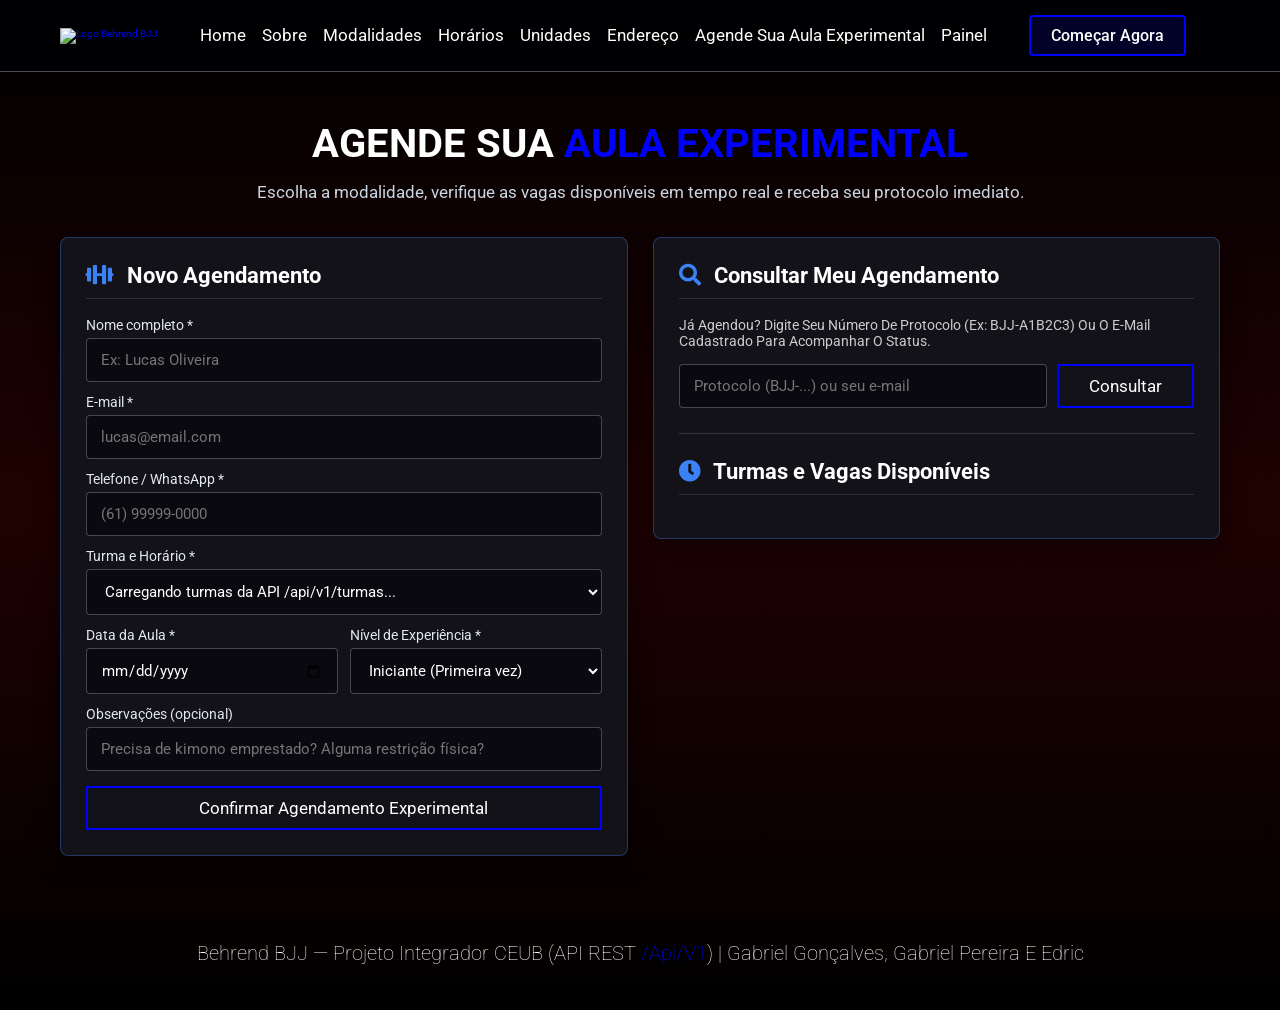
==== agendamento.html @ 21b1e175 "Add files via upload" ====
<!DOCTYPE html>
<html lang="pt-BR">
<head>
    <meta charset="UTF-8">
    <meta http-equiv="X-UA-Compatible" content="IE=edge">
    <meta name="viewport" content="width=device-width, initial-scale=1.0">
    <title>Agendar Aula Experimental — Behrend BJJ</title>
    <link rel="stylesheet" href="https://cdnjs.cloudflare.com/ajax/libs/font-awesome/5.15.4/css/all.min.css">
    <link rel="stylesheet" href="style.css">
</head>
<body>

<header class="header">
    <section class="flex">
        <a href="index.html" class="logo">
            <img src="./img/logoacademia1.png" alt="Logo Behrend BJJ">
        </a>

        <nav class="navbar">
            <a href="index.html">Home</a>
            <a href="sobre.html">Sobre</a>
            <li class="dropdown">
                <a href="index.html#menu">Modalidades</a>
                <div class="dropdown-menu">
                    <a href="jiujitsuadulto.html">Jiu Jitsu Adulto</a>
                    <a href="jiujitsuinfantil.html">Jiu Jitsu Infantil</a>
                    <a href="judoadulto.html">Judo Adulto</a>
                    <a href="judoinfantil.html">Judo Infantil</a>
                    <a href="muaythay.html">Muay Thay</a>
                </div>
            </li>
            <a href="horarios.html">Horários</a>
            <a href="index.html#review">Unidades</a>
            <a href="endereço.html">Endereço</a>
            <a href="agendamento.html">Agende sua aula experimental</a>
            <a href="painel.html">Painel</a>
        </nav>

        <div>
            <a href="#form-agendamento" class="btn1">Começar agora</a>
        </div>

        <div class="icons">
            <div class="fas fa-bars" id="menu-btn"></div>
        </div>
    </section>
</header>

<section class="app-section" style="padding-top: 12rem;">
    <h1 class="heading">Agende sua <span>Aula Experimental</span></h1>
    <p class="section-subtitle">
        Escolha a modalidade, verifique as vagas disponíveis em tempo real e receba seu protocolo imediato.
    </p>

    <div class="app-grid">
        <!-- Formulário de Agendamento -->
        <div class="app-card">
            <h3><i class="fas fa-dumbbell"></i> Novo Agendamento</h3>
            <form id="form-agendamento" class="app-form">
                <label for="ag-nome">Nome completo *</label>
                <input type="text" id="ag-nome" placeholder="Ex: Lucas Oliveira" required minlength="3">

                <label for="ag-email">E-mail *</label>
                <input type="email" id="ag-email" placeholder="lucas@email.com" required>

                <label for="ag-telefone">Telefone / WhatsApp *</label>
                <input type="tel" id="ag-telefone" placeholder="(61) 99999-0000" required>

                <label for="turma-select">Turma e Horário *</label>
                <select id="turma-select" required>
                    <option value="">Carregando turmas da API /api/v1/turmas...</option>
                </select>

                <div class="form-row-2">
                    <div>
                        <label for="ag-data">Data da Aula *</label>
                        <input type="date" id="ag-data" required>
                    </div>
                    <div>
                        <label for="ag-nivel">Nível de Experiência *</label>
                        <select id="ag-nivel" required>
                            <option value="Iniciante">Iniciante (Primeira vez)</option>
                            <option value="Intermediário">Intermediário</option>
                            <option value="Avançado">Avançado / Atleta</option>
                        </select>
                    </div>
                </div>

                <label for="ag-obs">Observações (opcional)</label>
                <input type="text" id="ag-obs" placeholder="Precisa de kimono emprestado? Alguma restrição física?">

                <button type="submit" class="btn-smais" style="width:100%;margin-top:1.5rem;">
                    Confirmar Agendamento Experimental
                </button>
            </form>

            <div id="agendamento-resultado" style="display:none;margin-top:2rem;"></div>
        </div>

        <!-- Consulta de Protocolo & Quadro de Vagas -->
        <div class="app-card">
            <h3><i class="fas fa-search"></i> Consultar Meu Agendamento</h3>
            <p style="font-size:1.4rem;color:#ccc;margin-bottom:1.5rem;">
                Já agendou? Digite seu número de protocolo (ex: <code>BJJ-A1B2C3</code>) ou o e-mail cadastrado para acompanhar o status.
            </p>
            <form id="form-consulta-protocolo" class="app-form" style="margin-bottom:2rem;">
                <div style="display:flex;gap:1rem;">
                    <input type="text" id="consulta-termo" placeholder="Protocolo (BJJ-...) ou seu e-mail" required style="flex:1;">
                    <button type="submit" class="btn-smais" style="margin-top:0;">Consultar</button>
                </div>
            </form>
            <div id="consulta-resultado"></div>

            <hr style="border-top:1px solid rgba(255,255,255,0.15);margin:2.5rem 0;">

            <h3><i class="fas fa-clock"></i> Turmas e Vagas Disponíveis</h3>
            <div id="turmas-cards-grid" class="turmas-grid"></div>
        </div>
    </div>
</section>

<section class="footer">
    <div class="credit">Behrend BJJ — Projeto Integrador CEUB (API REST <span>/api/v1</span>) | Gabriel Gonçalves, Gabriel Pereira e Edric</div>
</section>

<script src="./js/script.js"></script>
</body>
</html>
---- style.css ----
@import url('https://fonts.googleapis.com/css2?family=Roboto:wght@100;300;400;500;700&display=swap');

:root{
    --main-color:blue;
    --black:#13131a;
    --bg:#010103;
    --border:.1rem solid rgba(255,255,255,.3);
}

*{
    font-family: 'Roboto', sans-serif;
    margin:0; padding:0;
    box-sizing: border-box;
    outline: none; border:none;
    text-decoration: none;
    text-transform: capitalize;
    transition: .2s linear;
}

html{
    font-size: 62.5%;
    overflow-x: hidden;
    scroll-padding-top: 9rem;
    scroll-behavior: smooth;
}

html::-webkit-scrollbar{
    width: .8rem;
}

html::-webkit-scrollbar-track{
    background: transparent;
}

html::-webkit-scrollbar-thumb{
    background: #fff;
    border-radius: 5rem;
}

body{
    background:linear-gradient(black,rgb(32, 2, 2),black)
}

section{
    padding:3rem 2rem;
    margin: 0 auto;
    max-width: 1200px;
}

.heading{
    text-align: center;
    color:#fff;
    text-transform: uppercase;
    padding-bottom: 3.5rem;
    font-size: 4rem;
}

.heading span{
    color:var(--main-color);
    text-transform: uppercase;
}

.btn{
    margin-top: 1rem;
    display: inline-block;
    padding:.9rem 3rem;
    font-size: 1.7rem;
    color:#fff;
    background: var(--);
    cursor: pointer;
}

.btn:hover{
    letter-spacing: .2rem;
}
.btn1 {
    background:transparent;
    color:#fff;
    padding: 1rem 3rem;
    font-size: 1.7rem;
    cursor: pointer;
    margin-top: 1rem;
    display: inline-block;
    border: 3px solid var(--black);
    transition: all 0.2s ease-in-out;

}
.btn1:hover {
    letter-spacing: 0.2rem;
    box-shadow: 0 0 15px black, inset 0 0 15px black;
    text-shadow:0 0 15px black ;
}
.btn-smais {
    background:transparent;
    color:#fff;
    padding: 1rem 3rem;
    font-size: 1.7rem;
    cursor: pointer;
    margin-top: 1rem;
    display: inline-block;
    border: 2px solid blue;


}
.btn-00{ 
background:transparent;
    color:#fff;
    padding: 1rem 3rem;
    font-size: 1.7rem;
    cursor: pointer;
    margin-top: 1rem;
    display: inline-block;
    border: 2px solid var(blue);
    transition: all 0.2s ease-in-out;

}
.btn-smais:hover{
    letter-spacing: 0.2rem;
    box-shadow: 0 0 15px black, inset 0 0 15px black;
    text-shadow:0 0 15px black ;

}
.btn-00:hover {
    letter-spacing: 0.2rem;
    box-shadow: 0 0 15px blue, inset 0 0 15px blue;
    text-shadow:0 0 15px black ;
}

.header{
    position: fixed;
    top:0; left: 0; right: 0;
    z-index: 1000;
    border-bottom: var(--border);
    background:transparent;
}

.header .flex{
    display: flex;
    align-items: center;
    justify-content: space-between;
    position: relative;
    padding-top: 1.5rem;
    padding-bottom: 1.5rem;
}

.header .logo img{
    height: 6rem;
}

.header .navbar a{
    margin:0 1rem;
    font-size: 1.8rem;
    color:#fff;
}

.header .navbar a:hover{
    color:var(--main-color);
    border-bottom: .1rem solid var(--main-color);
    padding-bottom: .5rem;
}

.header .icons div{
    color:#fff;
    cursor: pointer;
    font-size: 2.5rem;
    margin-left: 2rem;
}

.header .icons div:hover{
    color:var(--main-color);
}

#menu-btn{
    display: none;
}

.header .search-form{
    position: absolute;
    top:115%; right: 2rem;
    background: #fff;
    width: 50rem;
    height: 5rem;
    display: flex;
    align-items: center;
    transform: scaleY(0);
    transform-origin: top;
}

.header .search-form.active{
    transform: scaleY(1);
}

.header .search-form input{
    height: 100%;
    width: 100%;
    font-size: 1.6rem;
    color:var(--black);
    padding:1rem;
    text-transform: none;
}

.header .search-form label{
    cursor: pointer;
    font-size: 2.2rem;
    margin-right: 1.5rem;
    color:var(--black);
}

.header .search-form label:hover{
    color:var(--main-color);
}

.header .cart-items-container{
    position: absolute;
    top:115%; right: -100%;
    width: 35rem;
    background: #fff;
    padding:1.5rem;
}

.header .cart-items-container.active{
    right: 0;
}

.header .cart-items-container .cart-item{
    position: relative;
    display: flex;
    align-items: center;
    gap:1.5rem;
    margin-bottom: 2rem;
}

.header .cart-items-container .cart-item .fa-times{
    position: absolute;
    top:1rem; right: 1rem;
    font-size: 2rem;
    cursor: pointer;
    color: var(--black);
}

.header .cart-items-container .cart-item .fa-times:hover{
    color:var(--main-color);
}

.header .cart-items-container .cart-item img{
    height: 7rem;
}

.header .cart-items-container .cart-item .content h3{
    font-size: 2rem;
    color:var(--black);
    padding-bottom: .5rem;
}

.header .cart-items-container .cart-item .content .price{
    font-size: 1.5rem;
    color:var(--main-color);
}

.header .cart-items-container .btn{
    width: 100%;
    text-align: center;
}

.home-container{
    background:url(./img/home1.jpg) no-repeat;
    background-size: cover;
    background-position: center;
}

.home{
    min-height: 100vh;
    display: flex;
    align-items: center;
}

.home .content{
    max-width: 60rem;
}

.home .content h3{
    font-size: 6rem;
    text-transform: uppercase;
    color:#fff;
    margin-top:90%

    
}
.home .content span{
    font-size: 10rem;
    color:var(--black)
}
.home .content h1{
    font-size: 6rem;
    text-transform: uppercase;
    color:#fff;

    
}

.home .content p{
    font-size: 2rem;
    font-weight: lighter;
    line-height: 1.8;
    padding:1rem 0;
    color:#eee;
}
.homejiinf-container{
    background:url(./img/jiuinfantil1.jpg) no-repeat;
    background-size: cover;
    background-position: center;
}

.homejiinf{
    min-height: 100vh;
    display: flex;
    align-items: center;
    width: 50vh;
}

.homejiinf .content{
    max-width: 60rem;
}

.homejiinf .content h3{
    font-size: 6rem;
    text-transform: uppercase;
    color:#fff;
    

    
}
.homejiinf .content h1{
    font-size: 8rem;
    text-transform: uppercase;
    color:#fff;
    margin-top: -60%;


    
}

.homejiinf .content p{
    font-size: 2rem;
    font-weight: lighter;
    line-height: 1.8;
    padding:1rem 0;
    color:#eee;
}
.homejiad-container{
    background:url(./img/jiuadjpeg.jpeg) no-repeat;
    background-size: cover;
    background-position: center;
}

.homejiad{
    min-height: 100vh;
    display: flex;
    align-items: center;
    width: 50vh;
}

.homejiad .content{
    max-width: 60rem;
}

.homejiad .content h3{
    font-size: 6rem;
    text-transform: uppercase;
    color:#fff;

    
}
.homejiad .content h1{
    font-size: 8rem;
    text-transform: uppercase;
    color:#fff;
    margin-top: -50%;

    
}

.homejiad .content p{
    font-size: 2rem;
    font-weight: lighter;
    line-height: 1.8;
    padding:1rem 0;
    color:#eee;
}
.homethai-container{
    background:url(./img/thay0.jpg) no-repeat;
    background-size: cover;
    background-position: center;
}

.homethai{
    min-height: 100vh;
    display: flex;
    align-items: center;
    width: 0vh;
    
}

.homethai .content{
    max-width: 60rem;
}

.homethai .content h3{
    font-size: 6rem;
    text-transform: uppercase;
    color:#fff;
    

    
}
.homethai .content h1{
    font-size: 8rem;
    text-transform: uppercase;
    color:#fff;
    margin-top: -120%;
    margin-left: -65%;


    
}

.homethai .content p{
    font-size: 2rem;
    font-weight: lighter;
    line-height: 1.8;
    padding:1rem 0;
    color:#eee;
}
.homenogi-container{
    background:url(./img/nogi3.jpg) no-repeat;
    background-size: cover;
    background-position: center;
}

.homenogi{
    min-height: 100vh;
    display: flex;
    align-items: center;
    margin-left: 35%;
}

.homenogi .content{
    max-width: 60rem;
}

.homenogi .content h3{
    font-size: 6rem;
    text-transform: uppercase;
    color:#fff;

    
}
.homenogi .content h1{
    font-size: 6rem;
    text-transform: uppercase;
    color:#fff;
    margin-top: -170%;

    
}

.homenogi .content p{
    font-size: 2rem;
    font-weight: lighter;
    line-height: 1.8;
    padding:1rem 0;
    color:#eee;
}
.homejuad-container{
    background:url(./img/judoadulto1.jpeg) no-repeat;
    background-size: cover;
    background-position: center;
}

.homejuad{
    min-height: 100vh;
    display: flex;
    align-items: center;
    margin-left: 11.5%;
}

.homejuad .content{
    max-width: 60rem;
}

.homejuad .content h3{
    font-size: 6rem;
 text-transform: uppercase;
    color:#fff;

    
}
.homejuad .content h1{
    font-size: 8rem;
    text-transform: uppercase;
    color:#fff;
    margin-top: -50%;
    margin-left: 40%;

    
}

.homejuad .content p{
    font-size: 2rem;
    font-weight: lighter;
    line-height: 1.8;
    padding:1rem 0;
    color:#eee;
}
.homesobre-container{
    background:url(./img/equipe.jpg) no-repeat;
    background-size: cover;
    background-position: center;
}
.homesobre{
    min-height: 100vh;
    display: flex;
    align-items: center;
    width: 50vh;
}

.homesobre.content{
    max-width: 60rem;
}

.homesobre .content h3{
    font-size: 8rem;
    text-transform: uppercase;
    color:#fff;

    
}
.homesobre .content h1{
    font-size: 6rem;
    text-transform: uppercase;
    color:#fff;
    margin-top: -70%;
    margin-left: 40%;

    
}

.homesobre.content p{
    font-size: 2rem;
    font-weight: lighter;
    line-height: 1.8;
    padding:1rem 0;
    color:#eee;
}
.homejuinf-container{
    background:url(./img/judoinfantil.jpeg) no-repeat;
    background-size: cover;
    background-position: center;
}

.homejuinf{
    min-height: 100vh;
    display: flex;
    align-items: center;
    width: 50vh;
}

.homejuinf.content{
    max-width: 60rem;
}

.homejuinf .content h3{
    font-size: 6rem;
    text-transform: uppercase;
    color:#fff;

    
}
.homejuinf .content h1{
    font-size: 8rem;
    text-transform: uppercase;
    color:#fff;
    margin-top: -70%;
    margin-left: %;

    
}

.homejuinf.content p{
    font-size: 2rem;
    font-weight: lighter;
    line-height: 1.8;
    padding:1rem 0;
    color:#eee;
}
.about2 .row2{
    display: flex;
    align-items: center;
    background:transparent;
    flex-wrap: wrap;
    gap: 1.5rem;
}
.about2 .row2 .image{
    flex:1 1 45rem;
    
}

.about2 .row2 .image img{
    width: 100%;
}
.about2 .row2 .video{
    flex:1 1 45rem;
    
}

.about2 .row2 .image video{
    width: 100%;
    margin-right: 00%;
}
.about .row .content{
    flex:1 1 45rem;
    padding:2rem;
}

.about .row .content h3{
    font-size: 3rem;
    color:#fff;
}

.about .row .content p{
    font-size: 1.6rem;
    color:#ccc;
    padding:1rem 0;
    line-height: 1.8;
}


.about1 .row1{
    display: flex;
    align-items: center;
    background:transparent;
    flex-wrap: wrap;
    gap: 1.5rem;
}
.about1 .row1 .image{
    flex:1 1 45rem;
}

.about1 .row1 .image img{
    width: 100%;
}
.about1 .row1 .content{
    flex:1 1 45rem;
    padding:2rem;
}

.about1 .row1 .content h3{
    font-size: 3rem;
    color:#fff;
}

.about1 .row1 .content p{
    font-size: 1.6rem;
    color:#ccc;
    padding:1rem 0;
    line-height: 1.8;
}
.about .row{
    display: flex;
    align-items: center;
    background:var(--black);
    flex-wrap: wrap;
    gap: 1.5rem;
}
.about .row .image{
    flex:1 1 45rem;
}

.about .row .image img{
    width: 100%;
}
.about .row .content{
    flex:1 1 45rem;
    padding:2rem;
}

.about .row .content h3{
    font-size: 3rem;
    color:#fff;
}

.about .row .content p{
    font-size: 1.6rem;
    color:#ccc;
    padding:1rem 0;
    line-height: 1.8;
}

.menu .box-container{
    display: grid;
    grid-template-columns: repeat(auto-fit, minmax(30rem, 1fr));
    gap:1.5rem;
}

.menu .box-container .box{
    padding:5rem;
    text-align: center;
    border:var(--border); 
    
}

.menu .box-container .box img{
    height: 10rem;
}

.menu .box-container .box h3{
    color:blue;
    font-size: 2rem;
    padding:1rem 0;
}

nav li{
    display: inline-block;
}
nav li a:hover{

    color:gray;
    border-bottom: 0.1rem solid gray;
    padding-bottom: 0.5rem;
    font-style: 2rem;

}
.dropdown-menu{
    position:absolute;
    display: none;
     background-color: #252525;


}

.dropdown-menu a{
    display: block;
    color: #fff;
    
}
.dropdown:hover .dropdown-menu{
    display: block;
    margin-top: 0.5%;


}
.menu .box-container .box{

}
.menu .box-container .box .price{
    color:blue;
    font-size: 2.5rem;
    padding:.5rem 0;
    ;
}

.menu .box-container .box .price span{
    font-size: 1.5rem;
    text-decoration: line-through;
    font-weight: lighter;
    

}

.menu .box-container .box:hover{
    background:url("./img/logoacademia1.png");

  background-size: contain;
    background-position: center;
    background-repeat: no-repeat;

    
    
}

.menu .box-container .box:hover > *{
    color:var (--black)
}

.products .box-container{
    display: grid;
    grid-template-columns: repeat(auto-fit, minmax(30rem, 1fr));
    gap:1.5rem;
}

.products .box-container .box{
    text-align: center;
    border:var(--black);
    padding: 2rem;

}

.products .box-container .box .icons a{
    height: 5rem;
    width: 5rem;
    line-height: 5rem;
    font-size: 2rem;
    border:var(--border);
    color:#fff;
    margin:.3rem;
}

.products .box-container .box .icons a:hover{
    background:var(--main-color);
}

.products .box-container .box .image{
    padding: 2.5rem 0;
    

}
.products .box-container .box .image2{
    padding: 2.5rem 0;
    margin-left:-13%;

    

}

.products .box-container .box .image img{
    height: 45rem;
}

.products .box-container .box .image2 img{
    height:45rem;                                                                                                                                                                                                                                                                                                                                                                                                                                                                                                                                                                                                                                                                                                                                                                                                                                                                                                                                                                                                                                                                                                                                                                                                                                                                                 ;
}
.products .box-container .box .content h3{
    color:blue;
    font-size: 2.5rem;
    margin-left: ;
}

.products .box-container .box .content .stars{
    padding: 1.5rem;
}

.products .box-container .box .content .stars i{
    font-size: 1.7rem;
    color: var(--main-color);
}

.products .box-container .box .content .price{
    color:#fff;
    font-size: 2.5rem;
}

.products .box-container .box .content .price span{
    text-decoration: line-through;
    font-weight: lighter;
    font-size: 1.5rem;
}

.review .box-container{
    display: grid;
    grid-template-columns: repeat(auto-fit, minmax(30rem, 1fr));
    gap:1.5rem;
}

.review .box-container .box{
    border:var(--border);
    text-align: center;
    padding:3rem 2rem;
}

.review .box-container .box p{
    font-size: 1.5rem;
    line-height: 1.8;
    color:#ccc;
    padding:2rem 0;
}

.review .box-container .box .user{
    height: 7rem;
    width: 7rem;
    border-radius: 50%;
    object-fit: cover;
}

.review .box-container .box h3{
    padding:1rem 0;
    font-size: 2rem;
    color:#fff;
}

.review .box-container .box .stars i{
    font-size: 1.5rem;
    color:var(--main-color);
}

.contact .row{
    display: flex;
    background:var(--black);
    flex-wrap: wrap;
    gap:1rem;
}

.contact .row .map{
    flex:1 1 45rem;
    width: 100%;
    object-fit: cover;
}

.contact .row form{
    flex:1 1 45rem;
    padding:5rem 2rem;
    text-align: center;
}

.contact .row form h3{
    text-transform: uppercase;
    font-size: 3.5rem;
    color:#fff;
}

.contact .row form .inputBox{
    display: flex;
    align-items: center;
    margin-top: 2rem;
    margin-bottom: 2rem;
    background:var(--bg);
    border:var(--border);
}

.contact .row form .inputBox span{
    color:#fff;
    font-size: 2rem;
    padding-left: 2rem;
}

.contact .row form .inputBox input{
    width: 100%;
    padding:2rem;
    font-size: 1.7rem;
    color:#fff;
    text-transform: none;
    background:none;
}

.blogs .box-container{
    display: grid;
    grid-template-columns: repeat(auto-fit, minmax(30rem, 1fr));
    gap:1.5rem;
}

.blogs .box-container .box{
    border:var(--border);    
}

.blogs .box-container .box .image{
    height: 25rem;
    overflow:hidden;
    width: 100%;
}

.blogs .box-container .box .image img{
    height: 100%;
    object-fit: cover;
    width: 100%;
}

.blogs .box-container .box:hover .image img{
    transform: scale(1.2);
}

.blogs .box-container .box .content{
    padding:2rem;
}

.blogs .box-container .box .content .title{
    font-size: 2.5rem;
    line-height: 1.5;
    color:#fff;
}

.blogs .box-container .box .content .title:hover{
    color:var(--main-color);
}

.blogs .box-container .box .content span{
    color:var(--main-color);
    display: block;
    padding-top: 1rem;
    font-size: 2rem;
}

.blogs .box-container .box .content p{
    font-size: 1.6rem;
    line-height: 1.8;
    color:#ccc;
    padding:1rem 0;
}

.footer{
    /* background:var(--black); */
    text-align: center;
}

.footer .share{
    padding:1rem 0;
}

.footer .share a{
    height: 5rem;
    width: 5rem;
    line-height: 5rem;
    font-size: 2rem;
    color:#fff;
    border:var(--border);
    margin:.3rem;
    border-radius: 50%;
}

.footer .share a:hover{
    background-color: var(--main-color);
}

.footer .links{
    display: flex;
    justify-content: center;
    flex-wrap: wrap;
    padding:2rem 0;
    gap:1rem;
}

.footer .links a{
    padding:.7rem 2rem;
    color:#fff;
    border:var(--border);
    font-size: 2rem;
}

.footer .links a:hover{
    background:var(--main-color);
}

.footer .credit{
    font-size: 2rem;
    color:#fff;
    font-weight: lighter;
    padding:1.5rem;
}

.footer .credit span{
    color:var(--main-color);
}
.detalhes{
    background: url("./img/behrend01.png");
     height: 50vh;
     width:50vh ;
    background-position: center;
    background-size:cover ;
    margin-left: 0%;

}
.detalhes section{
    display:flex;
    align-items: center;
    min-height: 100vh;
}
.detalhe{
    max-width: 60rem;
}
    

.container-c{
    background: url(./img/logoberhend03.jpeg);
    

}
.container-d{
    background: url(./img/judologo01.png);

 }













/* media queries  */
@media (max-width:991px){

    html{
        font-size: 55%;
    }

    .header{
        padding:1.5rem 2rem;
    }
    .header .navbar a{
        margin:0 1rem;
        font-size: 1.8rem;
        color:#fff;
    
    }

    section{
        padding:2rem;
    }
    .dropdown-menu{
        display: none;
        margin-left: 37%;
        box-shadow: 0 0 2px #13131a;

    }
    .dropdown-menu a{
        display: block;
        color: #13131a;
    }
    .dropdown:hover .dropdown-menu{
        display: block;
    }
    nav li{
        background-color: ;
    }
    .header .navbar a:hover{
        color:var(--main-color);
        border-bottom: .1rem solid var(--main-color);
        padding-bottom: .5rem;
    }



nav li a:hover{
    background-color:;
}
nav li a{
    background-color: ;
}
}

@media (max-width:768px){

    #menu-btn{
        display: block;
        color: rgb(3, 3, 113);
    }

    .btn1{
        display: none;
    }

    
    .header .navbar{
        position: absolute;
        top:100%; right: -100%;
        background: grey;
        width: 30rem;
        height: calc(60vh - 9.5rem);
    }

    .header .navbar.active{
        right:0;
    }

    .header .navbar a{
        color:black;
        display: block;
        margin:0.5rem;
        padding:0.5rem;
        font-size: 2rem;
    }

    .header .search-form{
        width: 90%;
        right: 2rem;
    }

    .home{
        background-position: left;
        justify-content: center;
        text-align: center;
    }

    .home .content h3{
        font-size: 4.5rem;
    }

    .home .content p{
        font-size: 1.5rem;
    }

}

@media (max-width:450px){

    html{
        font-size: 50%;
    }

}


/* ==========================================================================
   ESTILOS DO MVP FULL STACK (AGENDAMENTO EXPERIMENTAL & PAINEL RBAC)
   ========================================================================== */
.app-section {
    max-width: 1200px;
    margin: 0 auto;
    padding: 4rem 2rem;
    color: #fff;
}

.section-subtitle {
    text-align: center;
    font-size: 1.7rem;
    color: #cbd5e1;
    margin-top: -2rem;
    margin-bottom: 3.5rem;
    text-transform: none;
}

.app-grid {
    display: grid;
    grid-template-columns: repeat(auto-fit, minmax(38rem, 1fr));
    gap: 2.5rem;
    align-items: start;
}

.app-card {
    background: rgba(19, 19, 26, 0.95);
    border: 1px solid rgba(59, 130, 246, 0.35);
    border-radius: 0.8rem;
    padding: 2.5rem;
    box-shadow: 0 8px 24px rgba(0, 0, 0, 0.5);
}

.app-card h3 {
    font-size: 2.2rem;
    color: #fff;
    margin-bottom: 1.8rem;
    border-bottom: 1px solid rgba(255, 255, 255, 0.12);
    padding-bottom: 1rem;
    text-transform: none;
}

.app-card h3 i {
    color: #3b82f6;
    margin-right: 0.8rem;
}

.app-form label {
    display: block;
    font-size: 1.4rem;
    color: #e2e8f0;
    margin-top: 1.2rem;
    margin-bottom: 0.5rem;
    text-transform: none;
}

.app-form input,
.app-form select,
.app-form textarea {
    width: 100%;
    padding: 1.2rem 1.4rem;
    font-size: 1.5rem;
    color: #fff;
    background: #09090f;
    border: 1px solid rgba(255, 255, 255, 0.25);
    border-radius: 0.4rem;
    text-transform: none;
}

.app-form input:focus,
.app-form select:focus {
    border-color: #3b82f6;
}

.form-row-2 {
    display: grid;
    grid-template-columns: 1fr 1fr;
    gap: 1.2rem;
}

.turmas-grid {
    display: grid;
    grid-template-columns: repeat(auto-fit, minmax(22rem, 1fr));
    gap: 1.2rem;
}

.turma-card {
    background: #0b0b12;
    border: 1px solid rgba(255, 255, 255, 0.15);
    border-radius: 0.6rem;
    padding: 1.4rem;
}

.turma-card h4 {
    font-size: 1.7rem;
    color: #60a5fa;
    margin-bottom: 0.6rem;
}

.turma-card p {
    font-size: 1.35rem;
    color: #cbd5e1;
    margin: 0.3rem 0;
    text-transform: none;
}

.vaga-badge {
    display: inline-block;
    margin-top: 0.8rem;
    padding: 0.4rem 0.9rem;
    font-size: 1.25rem;
    background: rgba(34, 197, 94, 0.18);
    color: #4ade80;
    border: 1px solid rgba(34, 197, 94, 0.4);
    border-radius: 2rem;
    text-transform: none;
}

.alert-box {
    padding: 1.6rem;
    border-radius: 0.6rem;
    font-size: 1.5rem;
    line-height: 1.6;
    text-transform: none;
}

.alert-box * {
    text-transform: none;
}

.alert-box.success {
    background: rgba(22, 101, 52, 0.25);
    border: 1px solid #22c55e;
    color: #dcfce7;
}

.alert-box.error {
    background: rgba(153, 27, 27, 0.3);
    border: 1px solid #ef4444;
    color: #fee2e2;
}

.alert-box.info {
    background: rgba(30, 58, 138, 0.3);
    border: 1px solid #3b82f6;
    color: #dbeafe;
}

.consulta-card {
    display: flex;
    justify-content: space-between;
    align-items: center;
    background: #0b0b12;
    border: 1px solid rgba(255, 255, 255, 0.18);
    padding: 1.2rem 1.5rem;
    border-radius: 0.5rem;
    margin-bottom: 1rem;
    font-size: 1.45rem;
    text-transform: none;
}

.status-pill {
    display: inline-block;
    padding: 0.4rem 1rem;
    border-radius: 2rem;
    font-size: 1.2rem;
    font-weight: 700;
}

.status-pendente {
    background: rgba(234, 179, 8, 0.2);
    color: #facc15;
    border: 1px solid #eab308;
}

.status-confirmado {
    background: rgba(59, 130, 246, 0.25);
    color: #93c5fd;
    border: 1px solid #3b82f6;
}

.status-realizado {
    background: rgba(34, 197, 94, 0.25);
    color: #4ade80;
    border: 1px solid #22c55e;
}

.status-cancelado {
    background: rgba(239, 68, 68, 0.25);
    color: #fca5a5;
    border: 1px solid #ef4444;
}

.demo-roles-bar {
    display: flex;
    flex-wrap: wrap;
    gap: 1rem;
    margin-bottom: 1.5rem;
}

.btn-role {
    flex: 1 1 20rem;
    padding: 1rem 1.2rem;
    font-size: 1.35rem;
    color: #fff;
    border-radius: 0.5rem;
    cursor: pointer;
    text-transform: none;
    font-weight: 500;
}

.role-admin {
    background: #1d4ed8;
    border: 1px solid #60a5fa;
}

.role-instrutor {
    background: #0f766e;
    border: 1px solid #2dd4bf;
}

.role-aluno {
    background: #4b5563;
    border: 1px solid #9ca3af;
}

.user-banner {
    margin-top: 2rem;
    padding: 1.2rem 1.6rem;
    background: #09090f;
    border: 1px solid #3b82f6;
    border-radius: 0.5rem;
    display: flex;
    justify-content: space-between;
    align-items: center;
    font-size: 1.5rem;
    text-transform: none;
}

.role-badge {
    margin-left: 0.8rem;
    padding: 0.3rem 0.9rem;
    background: #2563eb;
    color: #fff;
    border-radius: 0.4rem;
    font-size: 1.25rem;
}

.kpi-grid {
    display: grid;
    grid-template-columns: repeat(auto-fit, minmax(22rem, 1fr));
    gap: 2rem;
    margin-bottom: 3rem;
}

.kpi-card {
    background: rgba(19, 19, 26, 0.95);
    border: 1px solid rgba(59, 130, 246, 0.35);
    border-radius: 0.8rem;
    padding: 2rem;
    text-align: center;
}

.kpi-number {
    display: block;
    font-size: 4rem;
    font-weight: 700;
    color: #60a5fa;
}

.kpi-label {
    font-size: 1.5rem;
    color: #cbd5e1;
    text-transform: none;
}

.table-responsive {
    overflow-x: auto;
}

.app-table {
    width: 100%;
    border-collapse: collapse;
    font-size: 1.45rem;
}

.app-table th,
.app-table td {
    padding: 1.2rem 1rem;
    text-align: left;
    border-bottom: 1px solid rgba(255, 255, 255, 0.12);
    text-transform: none;
}

.app-table th {
    color: #93c5fd;
    font-weight: 600;
    background: rgba(255, 255, 255, 0.04);
}

.btn-mini {
    padding: 0.5rem 0.9rem;
    font-size: 1.25rem;
    border-radius: 0.4rem;
    cursor: pointer;
    color: #fff;
    margin-right: 0.4rem;
    margin-bottom: 0.4rem;
    text-transform: none;
}

.btn-confirm { background: #2563eb; }
.btn-done { background: #16a34a; }
.btn-cancel { background: #ca8a04; }
.btn-delete { background: #dc2626; }


/* Alinhamento uniforme da barra de navegação e botão Começar agora */
.header {
    background: rgba(1, 1, 3, 0.85);
    backdrop-filter: blur(6px);
}

.header .navbar {
    display: flex;
    align-items: center;
    flex-wrap: wrap;
}

.header .navbar a {
    margin: 0 0.8rem;
    font-size: 1.65rem;
    color: #fff;
    white-space: nowrap;
}

.header .btn1 {
    background: rgb(2, 2, 41);
    color: #fff;
    padding: 0.9rem 2rem;
    font-size: 1.6rem;
    font-weight: 500;
    margin-top: 0;
    border: 2px solid blue;
    border-radius: 0.4rem;
    white-space: nowrap;
}

.header .btn1:hover {
    background: transparent;
    letter-spacing: 0.1rem;
    box-shadow: 0 0 15px rgba(0, 0, 255, 0.6);
}



@media (max-width: 1024px) {
  header {
    position: relative;
  }

  .header .navbar {
    margin-right: 64px;
  }

  .header .navbar li:has(> ul) {
    position: relative;

  }

  .header .navbar li > ul {
    position: absolute;
    top: 100%;
    left: auto;
    right: 0;

  }
}
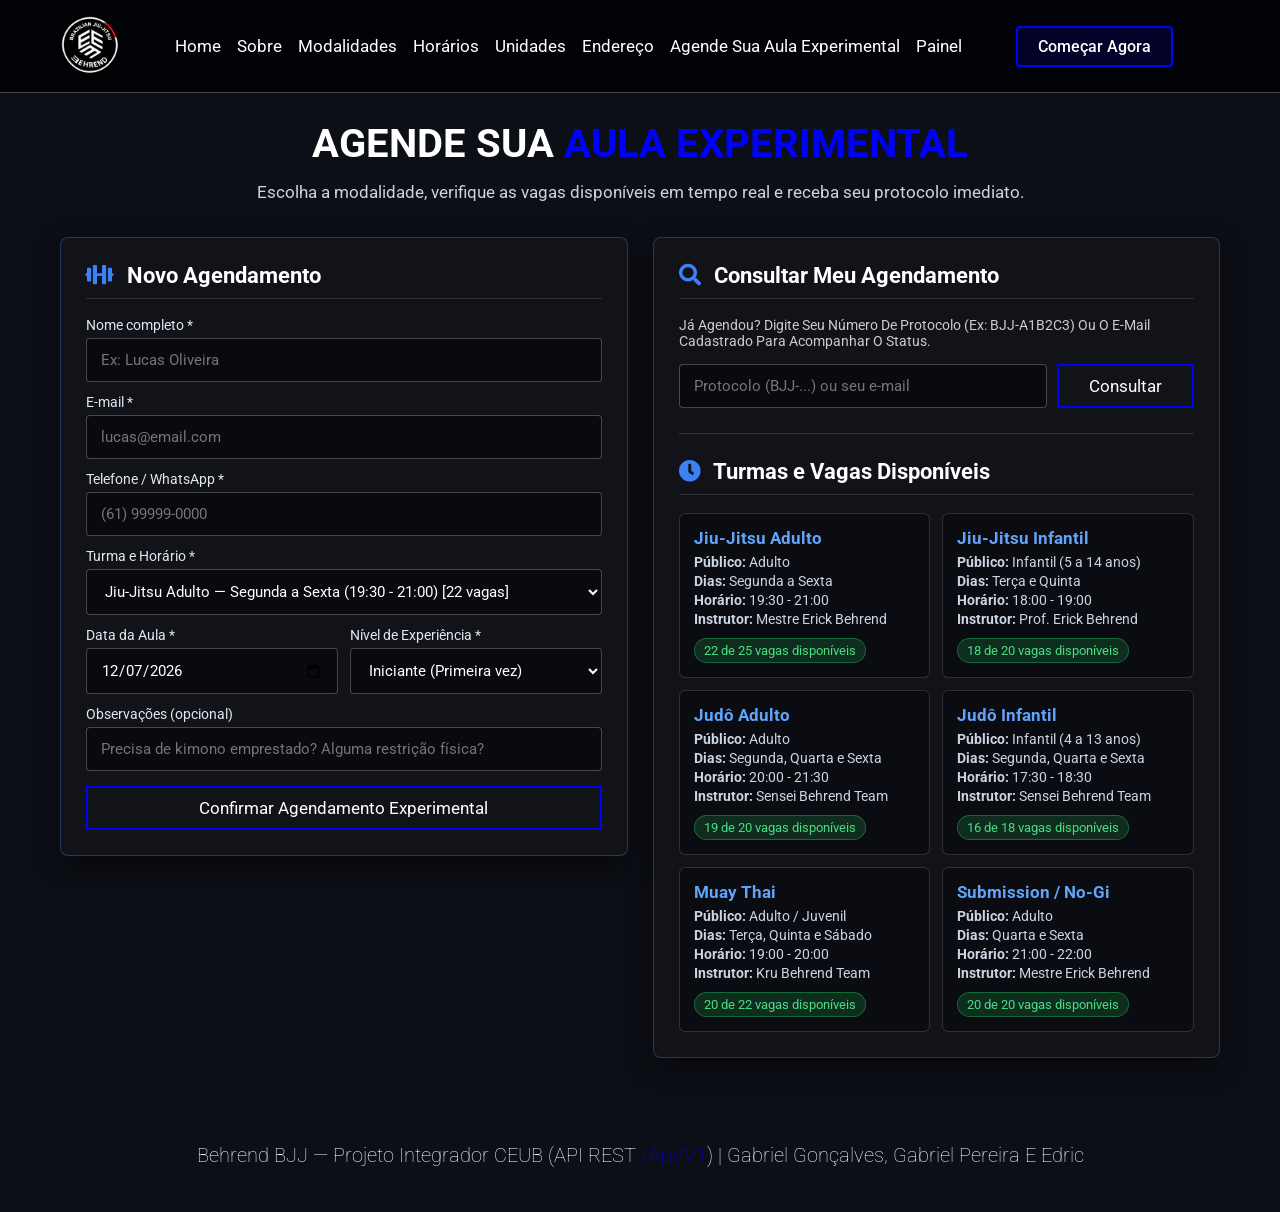
==== commit d2c3d605: "Atualizar modalidades, horários e layout responsivo" ====
--- a/agendamento.html
+++ b/agendamento.html
@@ -26,7 +26,7 @@
                     <a href="jiujitsuinfantil.html">Jiu Jitsu Infantil</a>
                     <a href="judoadulto.html">Judo Adulto</a>
                     <a href="judoinfantil.html">Judo Infantil</a>
-                    <a href="muaythay.html">Muay Thay</a>
+                    <a href="nogi.html">Nogi</a>
                 </div>
             </li>
             <a href="horarios.html">Horários</a>
--- a/style.css
+++ b/style.css
@@ -38,7 +38,7 @@
 }
 
 body{
-    background:linear-gradient(black,rgb(32, 2, 2),black)
+background: #0d0f16;
 }
 
 section{
@@ -1145,7 +1145,7 @@
 
     #menu-btn{
         display: block;
-        color: rgb(3, 3, 113);
+        color: blue;
     }
 
     .btn1{
@@ -1156,7 +1156,7 @@
     .header .navbar{
         position: absolute;
         top:100%; right: -100%;
-        background: grey;
+       background: #15151f;
         width: 30rem;
         height: calc(60vh - 9.5rem);
     }
@@ -1581,4 +1581,291 @@
     right: 0;
 
   }
+}
+.titulo-academia,
+.titulo-academia span {
+    font-family: "Barlow Condensed", "Arial Narrow", sans-serif;
+    color: #fff;
+    text-transform: uppercase;
+    text-shadow: 0 2px 12px rgba(0, 0, 0, 0.85);
+}
+
+.titulo-academia {
+    font-size: clamp(1.8rem, 3vw, 3.6rem);
+    font-weight: 600;
+    letter-spacing: 0.08em;
+    line-height: 1.1;
+}
+
+.titulo-academia span {
+    display: block;
+    margin-top: 0.3rem;
+    font-size: clamp(4rem, 8vw, 10rem);
+    font-weight: 800;
+    letter-spacing: 0.02em;
+    line-height: 0.95;
+}
+
+@media (max-width: 991px) {
+    .header .navbar.active {
+        right: 0;
+        margin-right: 24px;
+        width: min(330px, calc(100vw - 48px));
+        height: auto;
+        max-height: 70vh;
+        overflow-y: auto;
+        box-sizing: border-box;
+        display: flex;
+        flex-direction: column;
+        flex-wrap: nowrap;
+        align-items: stretch;
+        padding: 12px;
+        background: #15151f;
+        border: 1px solid #303044;
+        border-radius: 14px;
+        box-shadow: 0 12px 28px rgba(0, 0, 0, 0.4);
+    }
+
+    .header .navbar.active a {
+        display: block;
+        margin: 0;
+        padding: 10px 12px;
+        color: #fff;
+        white-space: normal;
+    }
+
+    .header .navbar.active .dropdown-menu {
+        position: static;
+        margin: 4px 0 8px 12px;
+        padding: 4px;
+        background: #242438;
+        border-radius: 8px;
+        box-shadow: none;
+    }
+}
+.grade-aulas {
+    max-width: 1100px;
+    margin: 0 auto;
+    padding: 14rem 2rem 4rem;
+    color: #fff;
+}
+
+.grade-aulas h1 {
+    font-size: clamp(3rem, 6vw, 5rem);
+    line-height: 1.1;
+    margin-bottom: 1rem;
+}
+
+.grade-aulas p,
+.grade-aulas dd {
+    color: #d1d5e3;
+    font-size: 1.6rem;
+    line-height: 1.55;
+}
+
+.grade-aulas-turmas {
+    display: grid;
+    grid-template-columns: repeat(auto-fit, minmax(min(100%, 360px), 1fr));
+    gap: 2rem;
+    margin-top: 2.4rem;
+}
+
+.grade-aulas-card {
+    background: #15151f;
+    border: 1px solid #303044;
+    border-radius: 14px;
+    padding: clamp(1.6rem, 4vw, 2.8rem);
+}
+
+.grade-aulas-card h2 {
+    color: #93c5fd;
+    font-size: 2.4rem;
+}
+
+.grade-aulas-card dt {
+    margin-top: 1.6rem;
+    padding-top: 1.4rem;
+    border-top: 1px solid #303044;
+    font-size: 1.7rem;
+    font-weight: 700;
+}
+
+.grade-aulas-card dd {
+    margin: 0.5rem 0 0;
+}
+.foto-inicio-mobile {
+    display: none;
+}
+
+@media (max-width: 768px) {
+    .home-container {
+        padding-top: 9.5rem;
+        background: #0b0b0f;
+    }
+
+    .foto-inicio-mobile {
+        display: block;
+        width: 100%;
+        height: auto;
+    }
+
+    .home-container .home {
+        min-height: 0;
+        padding: 1.6rem 1.5rem 2rem;
+        justify-content: center;
+        text-align: center;
+    }
+
+    .home .content .titulo-academia span {
+        color: #fff;
+    }
+}
+@media (max-width: 768px) {
+    .home-container .home#home {
+        height: auto;
+        min-height: 0;
+        padding: 1.2rem 1.5rem 1.8rem;
+    }
+
+    .home-container .home#home .content {
+        margin-top: 0;
+        padding-top: 0;
+    }
+
+    .home-container .home#home .titulo-academia {
+        margin-top: 0;
+    }
+}
+.menu .box-container .box.card-infantil,
+.menu .box-container .box.card-infantil:hover {
+    background: linear-gradient(rgba(0, 0, 0, 0.35), rgba(0, 0, 0, 0.65)),
+                url("./img/bjjinf2.jpeg") center / cover no-repeat;
+                display: flex;
+flex-direction: column;
+justify-content: flex-end;
+align-items: center;
+gap: 10px;
+min-height: 0;
+height: auto;
+aspect-ratio: 4 / 3;
+align-self: start;
+padding: 16px;
+box-sizing: border-box;
+background-color: #15151f;
+}
+
+.menu .box-container .box.card-infantil .price {
+    color: #fff;
+}
+.menu .box-container .box.card-adulto,
+.menu .box-container .box.card-adulto:hover {
+    background: #15151f url("./img/bjj1.jpeg") center top / contain no-repeat;
+    display: flex;
+    flex-direction: column;
+    justify-content: flex-end;
+    align-items: center;
+    gap: 10px;
+    min-height: 0;
+height: auto;
+aspect-ratio: 4 / 3;
+align-self: start;
+    padding: 16px;
+    box-sizing: border-box;
+}
+
+.menu .box-container .box.card-adulto .price {
+    color: #fff;
+}
+.menu .box-container .box.card-nogi,
+.menu .box-container .box.card-nogi:hover {
+     background: #15151f url("./img/bjj3.jpeg") center top / contain no-repeat;
+    display: flex;
+    flex-direction: column;
+    justify-content: flex-end;
+    align-items: center;
+    gap: 10px;
+    min-height: 0;
+height: auto;
+aspect-ratio: 4 / 3;
+align-self: start;
+    padding: 16px;
+    box-sizing: border-box;
+}
+
+
+.menu .box-container .box.card-nogi .price {
+    color: #fff;
+}
+@media (max-width: 768px) {
+    video.video-sobre {
+        display: block;
+        width: 100%;
+        height: auto;
+    }
+}
+.foto-sobre-mobile {
+    display: none;
+}
+
+@media (max-width: 768px) {
+    .capa-sobre {
+        display: block;
+        height: auto;
+        min-height: 0;
+        padding: 0;
+        background: #0d0f16;
+    }
+
+    .capa-sobre .foto-sobre-mobile {
+        display: block;
+        width: 100%;
+        height: auto;
+    }
+
+    .capa-sobre .heading {
+        margin: 0;
+        padding: 1.2rem 1rem;
+    }
+}
+@media (max-width: 768px) {
+    .homesobre-container {
+        background-size: contain;
+        background-position: center;
+        background-repeat: no-repeat;
+    }
+
+    .homesobre-container .homesobre {
+        width: 100%;
+        height: auto;
+        min-height: 0;
+        aspect-ratio: 4 / 3;
+        justify-content: center;
+    }
+}
+@media (max-width: 768px) {
+    .capa-jiu-mobile {
+        width: 100%;
+        max-width: none;
+        margin-inline: auto;
+        margin-top: 220px;
+        box-sizing: border-box;
+        background-position: center center;
+        background-size: contain;
+        background-repeat: no-repeat;
+    }
+
+    .capa-jiu-mobile > section {
+        display: flex;
+        width: 100%;
+        max-width: none;
+        height: auto;
+        min-height: 0;
+        aspect-ratio: 16 / 9;
+        margin: 0;
+        padding: 1rem;
+        box-sizing: border-box;
+        align-items: center;
+        justify-content: center;
+        text-align: center;
+    }
 }
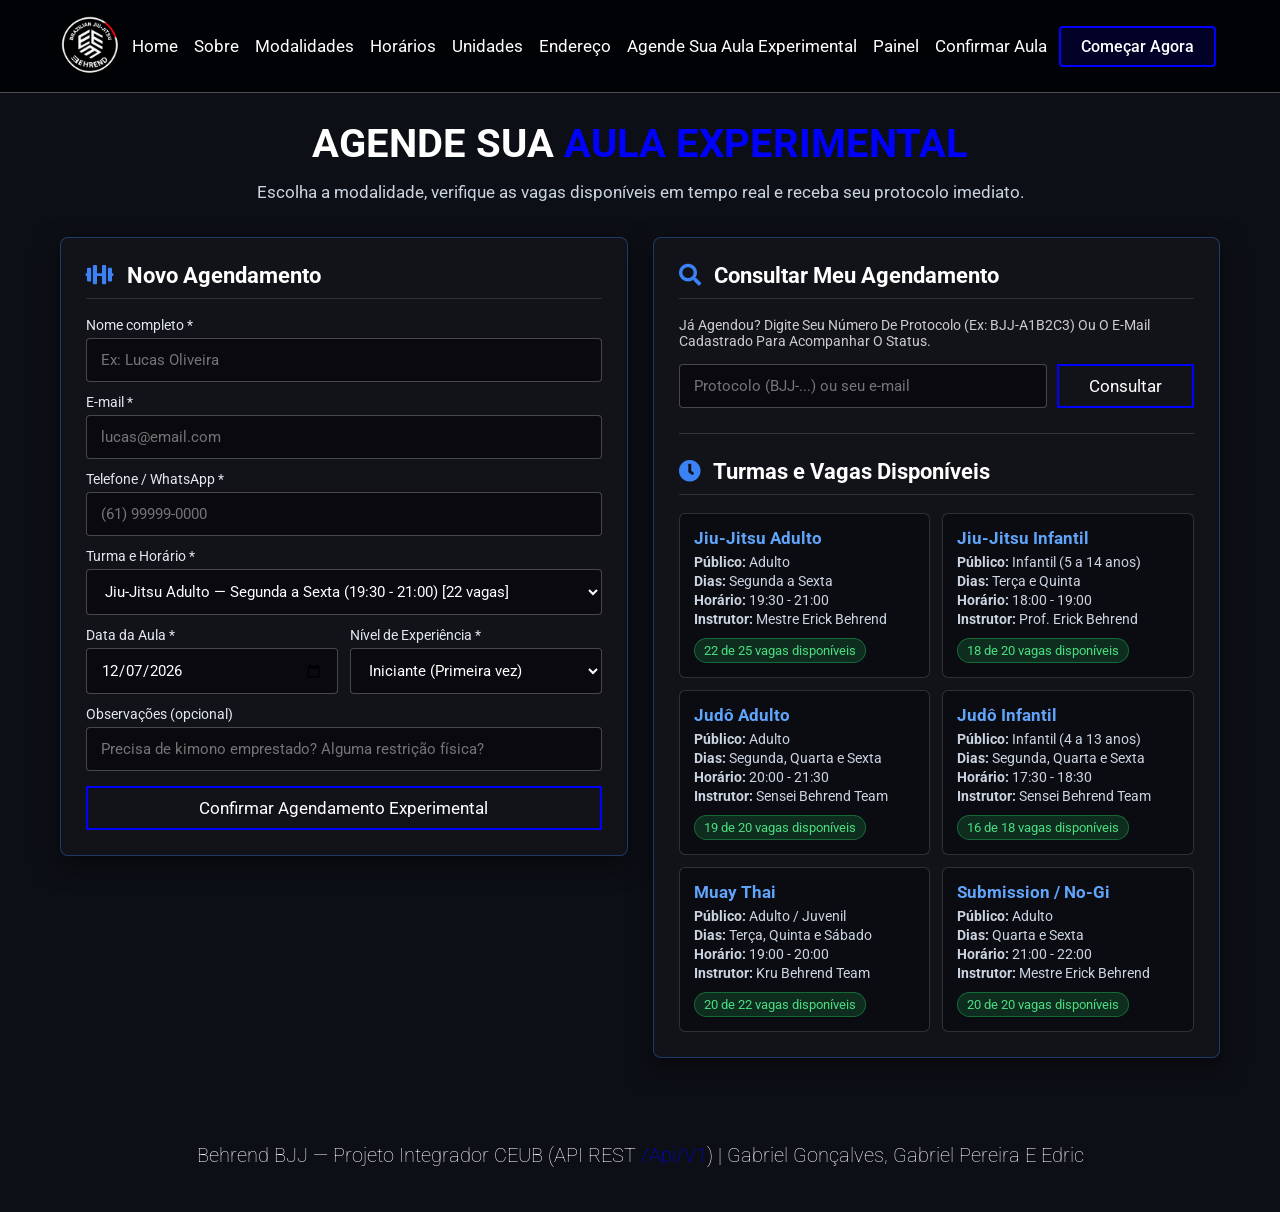
==== commit 2d1dced2: "Adicionar Confirmar aula aos menus do site" ====
--- a/agendamento.html
+++ b/agendamento.html
@@ -34,6 +34,7 @@
             <a href="endereço.html">Endereço</a>
             <a href="agendamento.html">Agende sua aula experimental</a>
             <a href="painel.html">Painel</a>
+            <a href="confirmar-aula.html">Confirmar aula</a>
         </nav>
 
         <div>
--- a/style.css
+++ b/style.css
@@ -1868,4 +1868,119 @@
         justify-content: center;
         text-align: center;
     }
-}+}
+
+#login-aluno[hidden],
+#area-minhas-aulas[hidden],
+#cadastro-aluno[hidden] {
+    display: none;
+}
+
+#lista-minhas-aulas {
+    display: grid;
+    grid-template-columns: repeat(auto-fit, minmax(min(100%, 280px), 1fr));
+    gap: 1rem;
+    margin: 1rem 0;
+}
+
+.aula-confirmacao button {
+    margin: 0.5rem 0.5rem 0 0;
+}
+
+.aula-confirmacao button[aria-pressed="true"] {
+    background: #1d4ed8;
+    color: white;
+}
+
+#gestao-confirmacoes summary {
+    cursor: pointer;
+    font-size: 1.8rem;
+    font-weight: 700;
+    margin-bottom: 1rem;
+}
+
+#gestao-confirmacoes select {
+    max-width: 100%;
+    margin: 0.8rem;
+}
+
+.aula-confirmados {
+    margin-top: 0.8rem;
+    font-size: 1.6rem;
+}
+
+.aula-confirmados summary {
+    box-sizing: border-box;
+    min-height: 44px;
+    padding: 10px 12px;
+    border: 1px solid #405477;
+    border-radius: 6px;
+    color: #d5e5ff;
+    background: #1b263a;
+    font-weight: 600;
+    cursor: pointer;
+}
+
+.aula-confirmados summary:focus-visible {
+    outline: 2px solid #a9c9ff;
+    outline-offset: 2px;
+}
+
+.aula-confirmados p {
+    margin: 0.8rem 0 0;
+    text-transform: none;
+    overflow-wrap: anywhere;
+}
+
+#lista-confirmacoes {
+    font-size: 1.6rem;
+    line-height: 1.5;
+    overflow-wrap: anywhere;
+}
+
+#lista-confirmacoes:not(:empty) {
+    margin: 0.8rem 0 1.2rem;
+}
+
+#lista-confirmacoes li {
+    margin-inline-start: 1.5em;
+}
+
+.capa-jiu-mobile > section,
+.homesobre-container > .homesobre {
+    width: 100%;
+    align-items: flex-end;
+    justify-content: center;
+    padding-bottom: clamp(1.2rem, 4vw, 5rem);
+}
+
+.capa-jiu-mobile .content,
+.homesobre-container .content {
+    min-width: 0;
+    text-align: center;
+}
+
+.capa-jiu-mobile .content .titulo-modalidade,
+.homesobre .content .titulo-modalidade,
+.contact > .titulo-endereco {
+    display: inline-block;
+    max-width: 100%;
+    margin: 0;
+    padding: 0.3em 0.58em;
+    text-shadow: 0 2px 6px #000c, 0 1px 2px #000;
+    color: #fff;
+    font-family: "Roboto", system-ui, sans-serif;
+    font-size: clamp(2.8rem, 6vw, 6.4rem);
+    font-weight: 700;
+    line-height: 1.1;
+    letter-spacing: 0.01em;
+    text-transform: none;
+    text-wrap: balance;
+}
+
+.contact > .titulo-endereco {
+    display: block;
+    padding: 0 0 0.75em;
+    text-align: center;
+    font-size: clamp(2.8rem, 5vw, 4.4rem);
+}
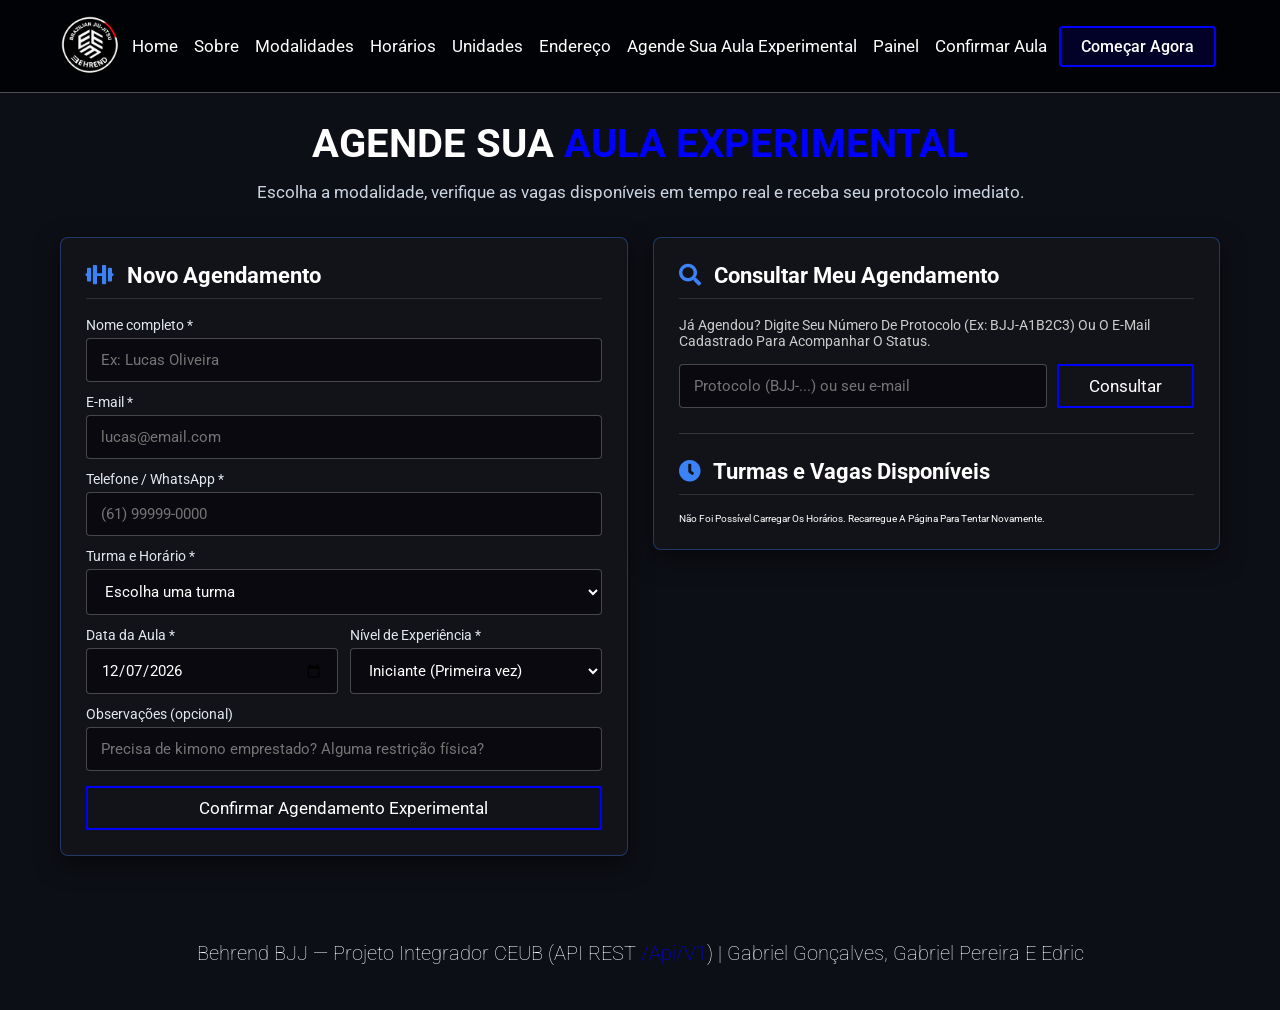
==== commit 8a4b942a: "Retirar Judô do menu da aula experimental" ====
--- a/agendamento.html
+++ b/agendamento.html
@@ -24,8 +24,6 @@
                 <div class="dropdown-menu">
                     <a href="jiujitsuadulto.html">Jiu Jitsu Adulto</a>
                     <a href="jiujitsuinfantil.html">Jiu Jitsu Infantil</a>
-                    <a href="judoadulto.html">Judo Adulto</a>
-                    <a href="judoinfantil.html">Judo Infantil</a>
                     <a href="nogi.html">Nogi</a>
                 </div>
             </li>
--- a/style.css
+++ b/style.css
@@ -348,7 +348,7 @@
     color:#eee;
 }
 .homejiad-container{
-    background:url(./img/jiuadjpeg.jpeg) no-repeat;
+    background:url(./img/bjj2.jpeg) no-repeat;
     background-size: cover;
     background-position: center;
 }
@@ -1423,11 +1423,6 @@
 .role-instrutor {
     background: #0f766e;
     border: 1px solid #2dd4bf;
-}
-
-.role-aluno {
-    background: #4b5563;
-    border: 1px solid #9ca3af;
 }
 
 .user-banner {
@@ -1778,7 +1773,7 @@
 }
 .menu .box-container .box.card-nogi,
 .menu .box-container .box.card-nogi:hover {
-     background: #15151f url("./img/bjj3.jpeg") center top / contain no-repeat;
+     background: #15151f url("./img/nogi3.jpeg") center top / contain no-repeat;
     display: flex;
     flex-direction: column;
     justify-content: flex-end;
@@ -1931,7 +1926,7 @@
     text-transform: none;
     overflow-wrap: anywhere;
 }
-
+
 #lista-confirmacoes {
     font-size: 1.6rem;
     line-height: 1.5;
@@ -1962,6 +1957,7 @@
 
 .capa-jiu-mobile .content .titulo-modalidade,
 .homesobre .content .titulo-modalidade,
+.titulo-secao,
 .contact > .titulo-endereco {
     display: inline-block;
     max-width: 100%;
@@ -1978,9 +1974,44 @@
     text-wrap: balance;
 }
 
+.titulo-secao,
 .contact > .titulo-endereco {
     display: block;
     padding: 0 0 0.75em;
     text-align: center;
     font-size: clamp(2.8rem, 5vw, 4.4rem);
 }
+
+#gestao-alunos[hidden] {
+    display: none;
+}
+
+#gestao-alunos summary {
+    font-size: 1.8rem;
+    cursor: pointer;
+}
+
+#aluno-cadastrado {
+    max-width: 100%;
+    padding: 0.7em;
+    font-size: 1.5rem;
+}
+
+.alternar-senha {
+    display: inline-flex;
+    align-items: center;
+    gap: 0.6rem;
+    min-height: 44px;
+    color: white;
+    background: #25334d;
+}
+
+.alternar-senha:focus-visible {
+    outline: 2px solid white;
+    outline-offset: 2px;
+}
+
+.menu .box-container :is(.card-adulto, .card-infantil, .card-nogi) > .btn-smais {
+    background-color: var(--main-color);
+    font-weight: 700;
+}
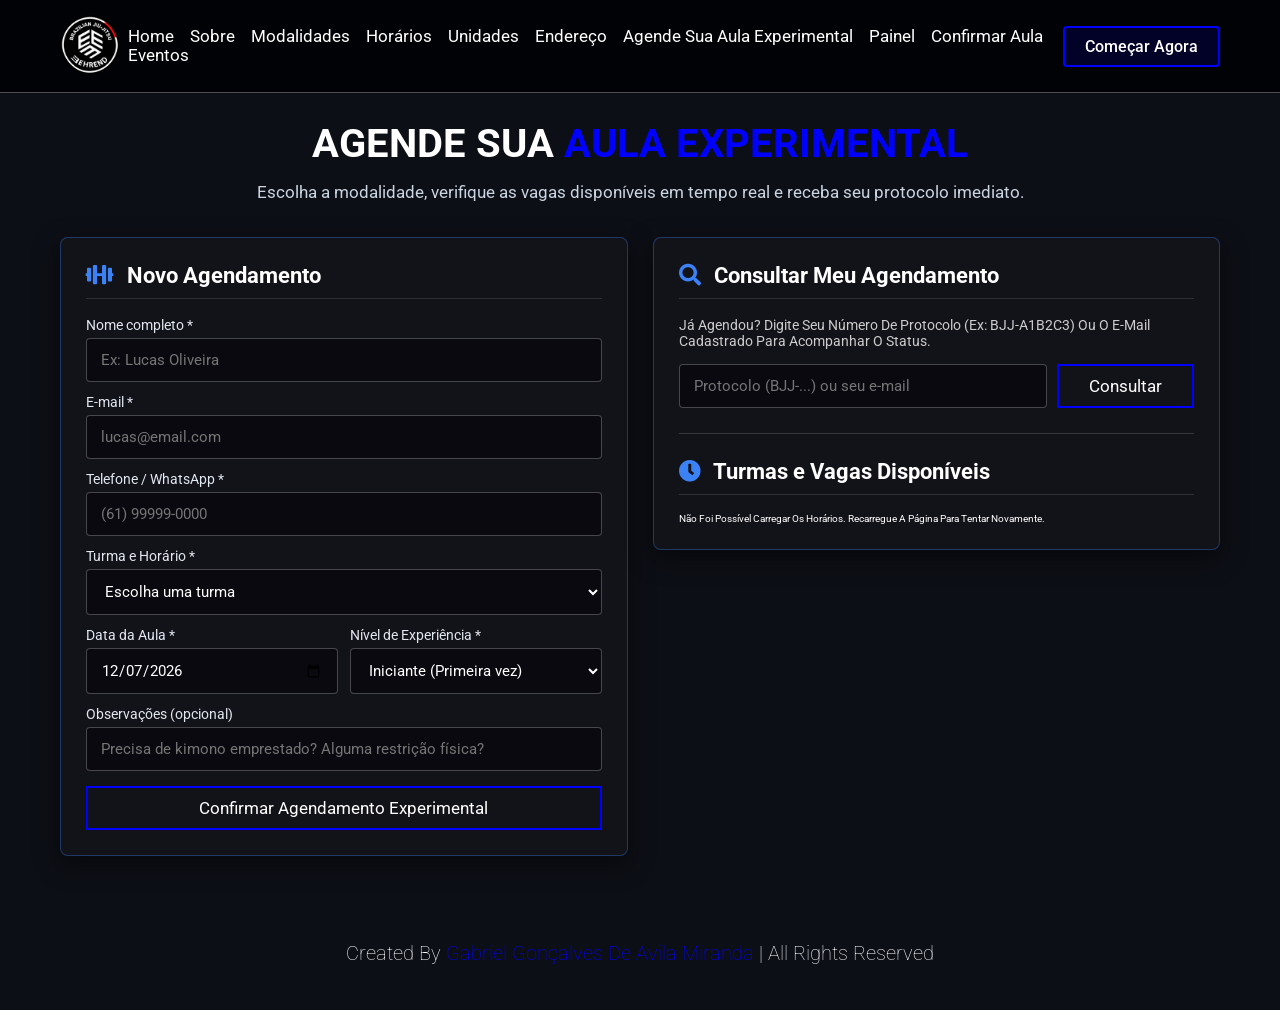
==== commit 99442979: "Padronizar crédito de autoria nos rodapés" ====
--- a/agendamento.html
+++ b/agendamento.html
@@ -119,7 +119,7 @@
 </section>
 
 <section class="footer">
-    <div class="credit">Behrend BJJ — Projeto Integrador CEUB (API REST <span>/api/v1</span>) | Gabriel Gonçalves, Gabriel Pereira e Edric</div>
+    <div class="credit">created by <span>Gabriel Gonçalves de Avila Miranda</span> | all rights reserved</div>
 </section>
 
 <script src="./js/script.js"></script>
--- a/style.css
+++ b/style.css
@@ -1607,8 +1607,9 @@
         margin-right: 24px;
         width: min(330px, calc(100vw - 48px));
         height: auto;
-        max-height: 70vh;
+        max-height: min(70vh, calc(100dvh - 100% - 12px));
         overflow-y: auto;
+        overscroll-behavior-y: contain;
         box-sizing: border-box;
         display: flex;
         flex-direction: column;
@@ -1630,12 +1631,17 @@
     }
 
     .header .navbar.active .dropdown-menu {
+        display: none;
         position: static;
         margin: 4px 0 8px 12px;
         padding: 4px;
         background: #242438;
         border-radius: 8px;
         box-shadow: none;
+    }
+
+    .header .navbar.active .dropdown-menu.submenu-aberto {
+        display: block;
     }
 }
 .grade-aulas {
@@ -1885,18 +1891,6 @@
 .aula-confirmacao button[aria-pressed="true"] {
     background: #1d4ed8;
     color: white;
-}
-
-#gestao-confirmacoes summary {
-    cursor: pointer;
-    font-size: 1.8rem;
-    font-weight: 700;
-    margin-bottom: 1rem;
-}
-
-#gestao-confirmacoes select {
-    max-width: 100%;
-    margin: 0.8rem;
 }
 
 .aula-confirmados {
@@ -1986,7 +1980,7 @@
     display: none;
 }
 
-#gestao-alunos summary {
+.painel-secao > summary {
     font-size: 1.8rem;
     cursor: pointer;
 }
@@ -2015,3 +2009,185 @@
     background-color: var(--main-color);
     font-weight: 700;
 }
+
+.header.header-confirmar-aula {
+    position: sticky;
+}
+
+.eventos-app [hidden] {
+    display: none;
+}
+
+.eventos-secao {
+    margin-top: 3rem;
+    padding: 0;
+}
+
+.eventos-secao h2,
+#publicar-evento summary {
+    margin-bottom: 1rem;
+    font-size: 2rem;
+}
+
+#publicar-evento summary {
+    cursor: pointer;
+}
+
+#evento-competicao {
+    display: grid;
+    gap: 0.75rem;
+    min-width: 0;
+}
+
+.eventos-lista {
+    display: grid;
+    grid-template-columns: repeat(auto-fit, minmax(min(100%, 29rem), 1fr));
+    gap: 1.5rem;
+    font-size: 1.6rem;
+}
+
+.evento-cartao {
+    overflow: hidden;
+    padding: 0;
+}
+
+.evento-cartao img {
+    display: block;
+    width: 100%;
+    aspect-ratio: 4 / 3;
+    object-fit: contain;
+    background: #0c0d14;
+}
+
+.evento-conteudo {
+    padding: 1.8rem;
+    overflow-wrap: anywhere;
+}
+
+.evento-conteudo :is(h3, p, time) {
+    text-transform: none;
+}
+
+.evento-conteudo p {
+    margin-top: 0.9rem;
+    white-space: pre-wrap;
+}
+
+.evento-conteudo time {
+    color: #93c5fd;
+}
+
+.eventos-secao [role="status"],
+#evento-feedback {
+    font-size: 1.5rem;
+}
+
+.evento-acoes {
+    display: flex;
+    flex-wrap: wrap;
+    gap: 0.8rem;
+    align-items: center;
+}
+
+.evento-cartao :is(.evento-acoes, .evento-conteudo) > .btn-smais {
+    padding: 0.5rem 1.15rem;
+    font-size: 1.4rem;
+    min-height: 3.4rem;
+    align-content: center;
+}
+
+.evento-emojis {
+    width: min(100%, 30rem);
+    color: #fff;
+}
+
+.evento-emojis summary {
+    cursor: pointer;
+    font-size: 1.5rem;
+    padding: 0.6rem 0;
+}
+
+.evento-emojis-grade {
+    display: grid;
+    grid-template-columns: repeat(auto-fit, 44px);
+    gap: 0.4rem;
+}
+
+.evento-emojis-grade button {
+    min-height: 44px;
+    border: 1px solid #334155;
+    border-radius: 0.5rem;
+    background: #1e293b;
+    font-size: 2rem;
+    cursor: pointer;
+}
+
+.evento-emojis-grade button:is(:hover, :focus-visible) {
+    background: #334155;
+    outline: 2px solid #93c5fd;
+    outline-offset: -2px;
+}
+
+#gestao-instrutores[hidden],
+#gestao-alunos [hidden],
+#gestao-instrutores [hidden] {
+    display: none;
+}
+
+.painel-secao[open] > summary {
+    margin-bottom: 1rem;
+}
+
+.aula-confirmados-lista {
+    display: grid;
+    gap: 0.65rem;
+    padding-inline-start: 0;
+    list-style: none;
+    font-size: 1.7rem;
+    line-height: 1.4;
+    text-transform: none;
+}
+
+.aula-confirmados-lista:not(:empty) {
+    margin-top: 0.8rem;
+}
+
+.faixa-seletor,
+.faixa-rotulo {
+    display: flex;
+    align-items: center;
+    gap: 0.55rem;
+}
+
+.faixa-rotulo {
+    display: inline-flex;
+    vertical-align: middle;
+}
+
+.faixa-seletor > select {
+    min-width: 0;
+    flex: 1;
+}
+
+.faixa-cor {
+    display: inline-block;
+    width: 1.2rem;
+    height: 1.2rem;
+    flex: 0 0 auto;
+    border: 1px solid #94a3b8;
+    border-radius: 50%;
+}
+
+.faixa-cor[hidden] {
+    display: none;
+}
+
+.mudar-senha-conta > summary {
+    cursor: pointer;
+    font-size: 1.5rem;
+    color: #93c5fd;
+}
+
+.form-nova-senha > button {
+    margin-top: 0.8rem;
+}
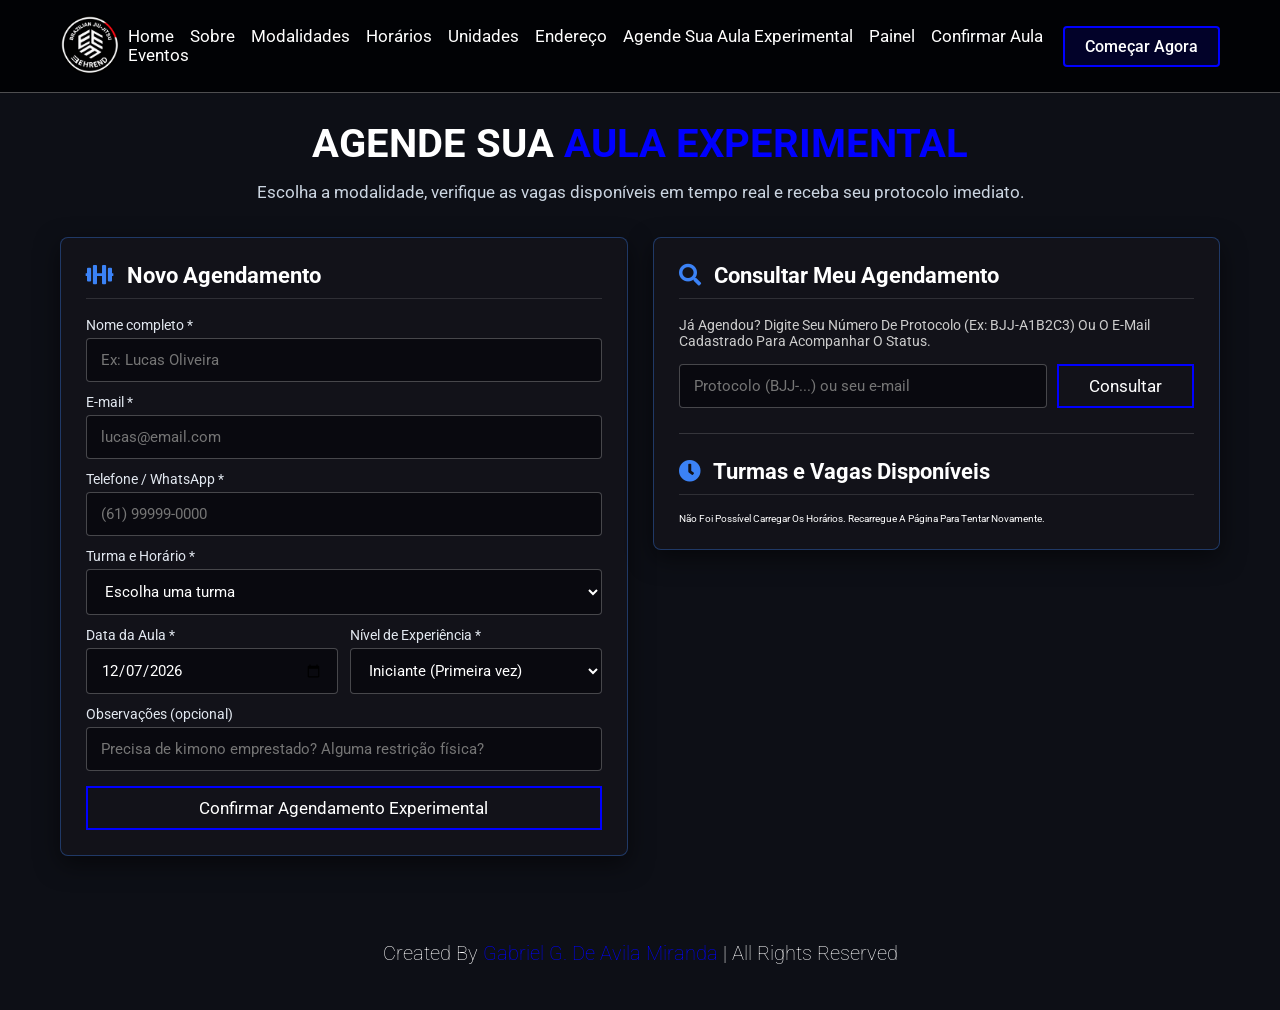
==== commit bd076f09: "Abreviar Gonçalves no crédito dos rodapés" ====
--- a/agendamento.html
+++ b/agendamento.html
@@ -119,7 +119,7 @@
 </section>
 
 <section class="footer">
-    <div class="credit">created by <span>Gabriel Gonçalves de Avila Miranda</span> | all rights reserved</div>
+    <div class="credit">created by <span>Gabriel G. de Avila Miranda</span> | all rights reserved</div>
 </section>
 
 <script src="./js/script.js"></script>
